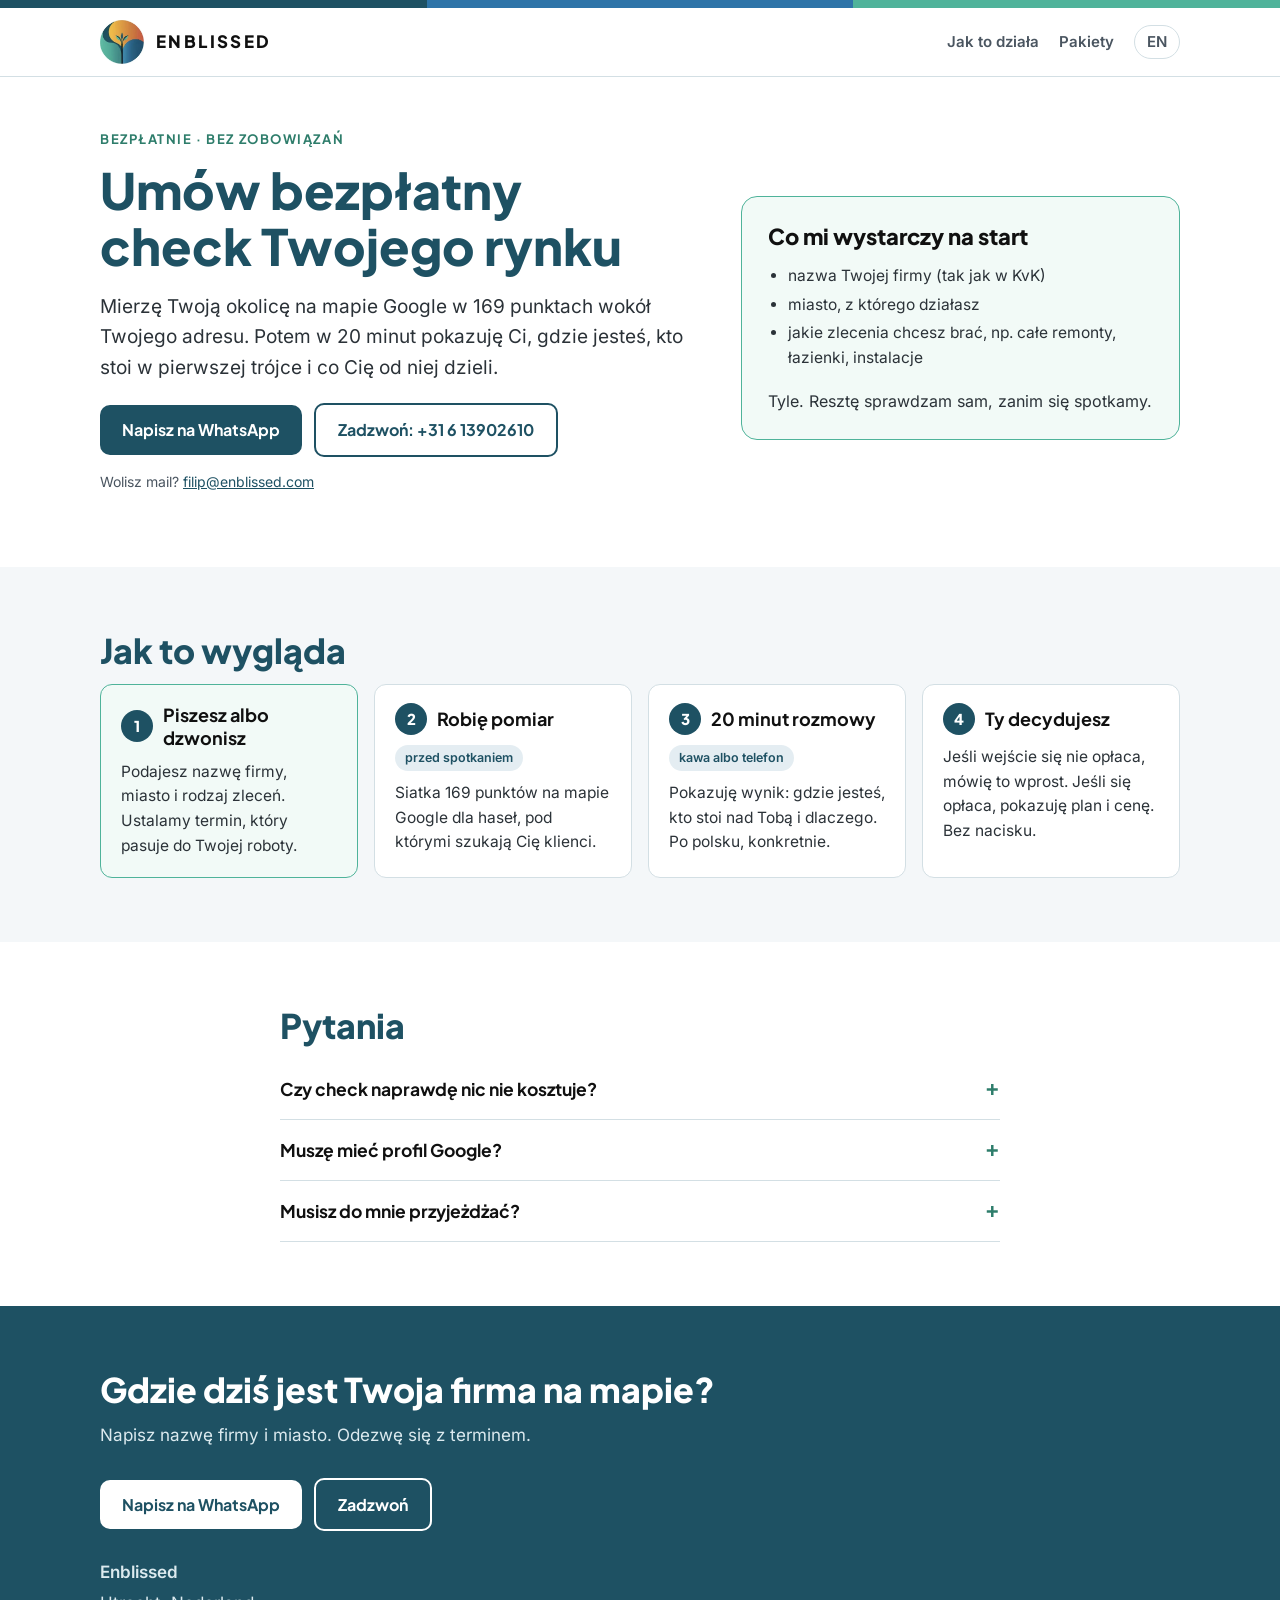
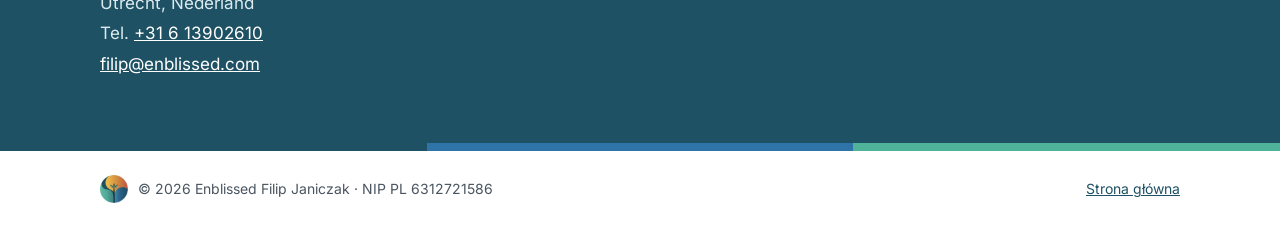
==== book-free-consultation/index.html @ 12c0d987 "Add files via upload changes with heatmaps on products" ====
<!doctype html>
<html lang="pl">
<head>
<meta charset="utf-8">
<meta name="viewport" content="width=device-width, initial-scale=1">
<title>Bezpłatny check Twojego rynku | Enblissed | sprawdź, gdzie Twoja firma jest na mapie Google w Holandii</title>
<meta name="description" content="Umów bezpłatny check: mierzę Twoją okolicę na mapie Google w 169 punktach i pokazuję, kto stoi w pierwszej trójce i dlaczego. Dla polskich firm remontowych i instalacyjnych w Holandii.">
<link rel="canonical" href="https://enblissed.com/book-free-consultation/">
<link rel="alternate" hreflang="pl" href="https://enblissed.com/book-free-consultation/">
<link rel="alternate" hreflang="en" href="https://enblissed.com/en/book-free-consultation/">
<link rel="alternate" hreflang="x-default" href="https://enblissed.com/book-free-consultation/">
<link rel="icon" href="/img/favicon.png" type="image/png">
<link rel="apple-touch-icon" href="/img/apple-touch-icon.png">
<link rel="preload" href="/fonts/plus-jakarta-sans-latin-800-normal.woff2" as="font" type="font/woff2" crossorigin>
<link rel="preload" href="/fonts/inter-latin-400-normal.woff2" as="font" type="font/woff2" crossorigin>
<link rel="stylesheet" href="/styles.css">
<meta property="og:title" content="Enblissed · Bezpłatny check Twojego rynku">
<meta property="og:description" content="Gdzie jest Twoja firma na mapie Google i kto stoi w pierwszej trójce. 20 minut, bez zobowiązań.">
<meta property="og:url" content="https://enblissed.com/book-free-consultation/">
<meta property="og:type" content="website">
<meta property="og:image" content="https://enblissed.com/img/logo.webp">
</head>
<body>

<div class="stripe" aria-hidden="true"><span></span><span></span><span></span></div>
<header class="top">
  <div class="wrap">
    <a class="brand" href="/"><img src="/img/sygnet.webp" alt="" width="44" height="44"><span>ENBLISSED</span></a>
    <nav aria-label="Menu">
      <a class="hide-m" href="/#jak">Jak to działa</a>
      <a class="hide-m" href="/#pakiety">Pakiety</a>
      <a class="lang" href="/en/book-free-consultation/" hreflang="en" lang="en">EN</a>
    </nav>
  </div>
</header>

<main>
<section class="hero">
  <div class="wrap">
    <div>
      <p class="eyebrow">Bezpłatnie · bez zobowiązań</p>
      <h1>Umów bezpłatny check Twojego rynku</h1>
      <p class="lede">Mierzę Twoją okolicę na mapie Google w 169 punktach wokół Twojego adresu. Potem w 20 minut pokazuję Ci, gdzie jesteś, kto stoi w pierwszej trójce i co Cię od niej dzieli.</p>
      <div class="cta">
        <a class="btn btn-main" href="https://wa.me/31613902610?text=Dzie%C5%84%20dobry%2C%20poprosz%C4%99%20o%20bezp%C5%82atny%20check%20mojego%20rynku.%20Firma%3A%20%20Miasto%3A%20">Napisz na WhatsApp</a>
        <a class="btn btn-alt" href="tel:+31613902610">Zadzwoń: +31 6 13902610</a>
      </div>
      <p class="small" style="margin-top:14px">Wolisz mail? <a href="mailto:filip@enblissed.com?subject=Bezp%C5%82atny%20check%20rynku">filip@enblissed.com</a></p>
    </div>

    <aside class="check" aria-labelledby="potrzebuje">
      <div class="row">
        <h2 id="potrzebuje">Co mi wystarczy na start</h2>
      </div>
      <ul>
        <li>nazwa Twojej firmy (tak jak w KvK)</li>
        <li>miasto, z którego działasz</li>
        <li>jakie zlecenia chcesz brać, np. całe remonty, łazienki, instalacje</li>
      </ul>
      <p>Tyle. Resztę sprawdzam sam, zanim się spotkamy.</p>
    </aside>
  </div>
</section>

<section class="alt">
  <div class="wrap">
    <h2>Jak to wygląda</h2>
    <div class="cards four">
      <div class="card on">
        <div class="row"><span class="num" aria-hidden="true">1</span><h3>Piszesz albo dzwonisz</h3></div>
        <p>Podajesz nazwę firmy, miasto i rodzaj zleceń. Ustalamy termin, który pasuje do Twojej roboty.</p>
      </div>
      <div class="card">
        <div class="row"><span class="num" aria-hidden="true">2</span><h3>Robię pomiar</h3><span class="pill">przed spotkaniem</span></div>
        <p>Siatka 169 punktów na mapie Google dla haseł, pod którymi szukają Cię klienci.</p>
      </div>
      <div class="card">
        <div class="row"><span class="num" aria-hidden="true">3</span><h3>20 minut rozmowy</h3><span class="pill">kawa albo telefon</span></div>
        <p>Pokazuję wynik: gdzie jesteś, kto stoi nad Tobą i dlaczego. Po polsku, konkretnie.</p>
      </div>
      <div class="card">
        <div class="row"><span class="num" aria-hidden="true">4</span><h3>Ty decydujesz</h3></div>
        <p>Jeśli wejście się nie opłaca, mówię to wprost. Jeśli się opłaca, pokazuję plan i cenę. Bez nacisku.</p>
      </div>
    </div>
  </div>
</section>

<section>
  <div class="wrap narrow">
    <h2>Pytania</h2>
    <details><summary>Czy check naprawdę nic nie kosztuje?</summary><p>Tak. Nie płacisz za pomiar ani za rozmowę i nie podpisujesz niczego.</p></details>
    <details><summary>Muszę mieć profil Google?</summary><p>Nie. Jeśli go nie masz, mierzę Twoją konkurencję i pokazuję, jak wysoko stoi poprzeczka w Twoim mieście.</p></details>
    <details><summary>Musisz do mnie przyjeżdżać?</summary><p>Nie. Możemy spotkać się na kawę, jeśli jest blisko, albo zrobić to przez telefon czy wideo.</p></details>
  </div>
</section>

<section id="kontakt" class="contact">
  <div class="wrap">
    <h2>Gdzie dziś jest Twoja firma na mapie?</h2>
    <p class="sub">Napisz nazwę firmy i miasto. Odezwę się z terminem.</p>
    <div class="cta">
      <a class="btn btn-main" href="https://wa.me/31613902610?text=Dzie%C5%84%20dobry%2C%20poprosz%C4%99%20o%20bezp%C5%82atny%20check%20mojego%20rynku.%20Firma%3A%20%20Miasto%3A%20">Napisz na WhatsApp</a>
      <a class="btn btn-alt" href="tel:+31613902610">Zadzwoń</a>
    </div>
    <address class="nap">
      <strong>Enblissed</strong><br>
      Utrecht, Nederland<br>
      Tel. <a href="tel:+31613902610">+31 6 13902610</a><br>
      <a href="mailto:filip@enblissed.com">filip@enblissed.com</a>
    </address>
  </div>
</section>
</main>

<div class="stripe" aria-hidden="true"><span></span><span></span><span></span></div>
<footer>
  <div class="wrap">
    <span class="flogo"><img src="/img/sygnet.webp" alt="" width="28" height="28">© 2026 Enblissed Filip Janiczak · NIP PL 6312721586</span>
    <a href="/">Strona główna</a>
  </div>
</footer>
</body>
</html>
---- styles.css ----
/* Enblissed. Wygląd jak booklet informacyjny: Plus Jakarta Sans + Inter, granat / błękit / zieleń.
   Fonty leżą na naszym serwerze (/fonts), więc strona nie łączy się z Google Fonts ani niczym innym:
   nadal bez cookies i bez banera. */

@font-face{font-family:"Inter";font-style:normal;font-weight:400;font-display:swap;src:url(/fonts/inter-latin-ext-400-normal.woff2) format("woff2");unicode-range:U+0100-02BA,U+02BD-02C5,U+02C7-02CC,U+02CE-02D7,U+02DD-02FF,U+0304,U+0308,U+0329,U+1D00-1DBF,U+1E00-1E9F,U+1EF2-1EFF,U+2020,U+20A0-20AB,U+20AD-20C0,U+2113,U+2C60-2C7F,U+A720-A7FF}
@font-face{font-family:"Inter";font-style:normal;font-weight:400;font-display:swap;src:url(/fonts/inter-latin-400-normal.woff2) format("woff2");unicode-range:U+0000-00FF,U+0131,U+0152-0153,U+02BB-02BC,U+02C6,U+02DA,U+02DC,U+0304,U+0308,U+0329,U+2000-206F,U+20AC,U+2122,U+2191,U+2193,U+2212,U+2215,U+FEFF,U+FFFD}
@font-face{font-family:"Inter";font-style:normal;font-weight:600;font-display:swap;src:url(/fonts/inter-latin-ext-600-normal.woff2) format("woff2");unicode-range:U+0100-02BA,U+02BD-02C5,U+02C7-02CC,U+02CE-02D7,U+02DD-02FF,U+0304,U+0308,U+0329,U+1D00-1DBF,U+1E00-1E9F,U+1EF2-1EFF,U+2020,U+20A0-20AB,U+20AD-20C0,U+2113,U+2C60-2C7F,U+A720-A7FF}
@font-face{font-family:"Inter";font-style:normal;font-weight:600;font-display:swap;src:url(/fonts/inter-latin-600-normal.woff2) format("woff2");unicode-range:U+0000-00FF,U+0131,U+0152-0153,U+02BB-02BC,U+02C6,U+02DA,U+02DC,U+0304,U+0308,U+0329,U+2000-206F,U+20AC,U+2122,U+2191,U+2193,U+2212,U+2215,U+FEFF,U+FFFD}
@font-face{font-family:"Plus Jakarta Sans";font-style:normal;font-weight:700;font-display:swap;src:url(/fonts/plus-jakarta-sans-latin-ext-700-normal.woff2) format("woff2");unicode-range:U+0100-02BA,U+02BD-02C5,U+02C7-02CC,U+02CE-02D7,U+02DD-02FF,U+0304,U+0308,U+0329,U+1D00-1DBF,U+1E00-1E9F,U+1EF2-1EFF,U+2020,U+20A0-20AB,U+20AD-20C0,U+2113,U+2C60-2C7F,U+A720-A7FF}
@font-face{font-family:"Plus Jakarta Sans";font-style:normal;font-weight:700;font-display:swap;src:url(/fonts/plus-jakarta-sans-latin-700-normal.woff2) format("woff2");unicode-range:U+0000-00FF,U+0131,U+0152-0153,U+02BB-02BC,U+02C6,U+02DA,U+02DC,U+0304,U+0308,U+0329,U+2000-206F,U+20AC,U+2122,U+2191,U+2193,U+2212,U+2215,U+FEFF,U+FFFD}
@font-face{font-family:"Plus Jakarta Sans";font-style:normal;font-weight:800;font-display:swap;src:url(/fonts/plus-jakarta-sans-latin-ext-800-normal.woff2) format("woff2");unicode-range:U+0100-02BA,U+02BD-02C5,U+02C7-02CC,U+02CE-02D7,U+02DD-02FF,U+0304,U+0308,U+0329,U+1D00-1DBF,U+1E00-1E9F,U+1EF2-1EFF,U+2020,U+20A0-20AB,U+20AD-20C0,U+2113,U+2C60-2C7F,U+A720-A7FF}
@font-face{font-family:"Plus Jakarta Sans";font-style:normal;font-weight:800;font-display:swap;src:url(/fonts/plus-jakarta-sans-latin-800-normal.woff2) format("woff2");unicode-range:U+0000-00FF,U+0131,U+0152-0153,U+02BB-02BC,U+02C6,U+02DA,U+02DC,U+0304,U+0308,U+0329,U+2000-206F,U+20AC,U+2122,U+2191,U+2193,U+2212,U+2215,U+FEFF,U+FFFD}

:root{
  --navy:#1E5163; --navy-d:#163c4a; --blue:#2E74A8; --green:#4FB39A; --green-d:#2E7D6B;
  --green-bg:#F2FAF7; --green-chip:#D7EEE7; --blue-chip:#EAF1F7; --chip:#E4EDF2;
  --bg:#ffffff; --bg-alt:#F4F7F9; --fg:#101010; --body:#2B3238; --mute:#4A5560; --line:#D3DFE4;
  --head:"Plus Jakarta Sans",system-ui,sans-serif;
  --font:"Inter",system-ui,-apple-system,"Segoe UI",Roboto,Arial,sans-serif;
  --radius:12px;
}
*{box-sizing:border-box}
html{scroll-behavior:smooth}
@media (prefers-reduced-motion:reduce){html{scroll-behavior:auto}}
body{margin:0;background:var(--bg);color:var(--fg);font-family:var(--font);font-size:17px;line-height:1.6}
img{max-width:100%;height:auto}
a{color:var(--navy)}
a:hover{color:var(--blue)}
a:focus-visible{outline:3px solid var(--green);outline-offset:2px}
.wrap{max-width:1120px;margin:0 auto;padding-inline:20px}
.narrow{max-width:760px}

/* pasek w trzech kolorach, jak w booklecie */
.stripe{display:flex;height:8px}
.stripe span{flex:1}
.stripe span:nth-child(1){background:var(--navy)}
.stripe span:nth-child(2){background:var(--blue)}
.stripe span:nth-child(3){background:var(--green)}

/* nagłówek */
.top{border-bottom:1px solid var(--line);background:var(--bg)}
.top .wrap{display:flex;align-items:center;justify-content:space-between;gap:16px;padding-block:12px}
.brand{display:flex;align-items:center;gap:12px;text-decoration:none;color:var(--fg)}
.brand img{width:44px;height:44px;display:block}
.brand span{font-family:var(--head);font-weight:800;letter-spacing:.14em;font-size:17px}
.top nav{display:flex;align-items:center;gap:20px;font-size:15px}
.top nav a{text-decoration:none;color:var(--mute);font-weight:600}
.top nav a:hover{color:var(--navy)}
.lang{border:1px solid var(--line);border-radius:999px;padding:4px 12px}
@media (max-width:760px){.top nav .hide-m{display:none}}

/* typografia */
.eyebrow{font-family:var(--head);font-size:13px;letter-spacing:.12em;text-transform:uppercase;color:var(--green-d);font-weight:700;margin:0 0 12px}
h1,h2,h3{font-family:var(--head);color:var(--navy);text-wrap:balance}
h1{font-size:clamp(32px,4.6vw,50px);line-height:1.12;font-weight:800;margin:0 0 18px}
h2{font-size:clamp(26px,3.2vw,34px);line-height:1.2;font-weight:800;margin:0 0 12px}
h3{font-size:18px;line-height:1.3;font-weight:700;margin:0;color:var(--fg)}
.lede{font-size:clamp(17px,2vw,19px);color:var(--body);max-width:56ch;margin:0 0 20px}
.sub{color:var(--mute);max-width:62ch;margin:0 0 28px}
.small{font-size:14px;color:var(--mute)}

section{padding-block:64px}
section.alt{background:var(--bg-alt)}

/* hero */
.hero{padding-block:52px 60px}
.hero .wrap{display:grid;grid-template-columns:minmax(0,1.35fr) minmax(0,1fr);gap:48px;align-items:center}
@media (max-width:900px){.hero .wrap{grid-template-columns:minmax(0,1fr);gap:32px}}
.chips{display:flex;flex-wrap:wrap;gap:10px;margin:0 0 26px;padding:0;list-style:none}
.chips li{padding:7px 14px;border-radius:999px;background:var(--green-bg);border:1px solid var(--green-chip);color:var(--navy);font-size:14px;font-weight:600}
.chips li:nth-child(2){background:var(--blue-chip);border-color:#d6e3ef}
.cta{display:flex;flex-wrap:wrap;gap:12px;align-items:center}
.btn{display:inline-flex;align-items:center;min-height:48px;text-decoration:none;font-family:var(--head);font-weight:700;border-radius:10px;padding:12px 22px;font-size:16px}
.btn-main{background:var(--navy);color:#fff}
.btn-main:hover{background:var(--navy-d);color:#fff}
.btn-alt{border:2px solid var(--navy);color:var(--navy);background:#fff}
.btn-alt:hover{background:var(--bg-alt);color:var(--navy)}

/* karta bezpłatnego checku */
.check{border:1.5px solid var(--green);background:var(--green-bg);border-radius:16px;padding:26px 26px 24px;display:flex;flex-direction:column;gap:14px}
.check .row{display:flex;align-items:center;gap:12px}
.num{width:32px;height:32px;border-radius:999px;background:var(--navy);color:#fff;font-family:var(--head);font-weight:800;font-size:15px;display:flex;align-items:center;justify-content:center;flex-shrink:0}
.check h2{font-size:22px;margin:0;color:var(--fg);flex:1}
.pill{font-size:12.5px;font-weight:600;color:var(--navy);background:var(--chip);padding:3px 10px;border-radius:999px;white-space:nowrap}
.pill.free{background:var(--green-chip)}
.check p{margin:0;color:var(--body);font-size:16px}
.check ul{margin:0;padding-left:20px;color:var(--body);font-size:15.5px}
.check li{margin-bottom:4px}
.check .btn{align-self:flex-start}

/* dowód */
.proof{display:grid;grid-template-columns:repeat(2,minmax(0,1fr));gap:16px;margin-top:8px}
@media (max-width:640px){.proof{grid-template-columns:minmax(0,1fr)}}
.stat{background:var(--bg);border:1px solid var(--line);border-radius:var(--radius);padding:22px}
.stat .n{font-family:var(--head);font-size:44px;font-weight:800;color:var(--navy);line-height:1}
.stat.win{border:1.5px solid var(--green);background:var(--green-bg)}
.stat.win .n{color:var(--green-d)}
.stat p{margin:10px 0 0;color:var(--body)}
.source{font-size:13px;color:var(--mute);margin-top:12px}

/* granatowa belka */
.band{background:var(--navy);padding-block:44px}
.band p{margin:0}
.band .kick{font-family:var(--head);font-size:13px;letter-spacing:.12em;text-transform:uppercase;color:#A8E0D0;font-weight:700;margin-bottom:10px}
.band .big{font-family:var(--head);font-size:clamp(22px,3vw,30px);line-height:1.3;font-weight:800;color:#fff;max-width:30ch;text-wrap:balance}

/* karty: kroki i korzyści */
.cards{display:grid;grid-template-columns:repeat(2,minmax(0,1fr));gap:16px}
.cards.four{grid-template-columns:repeat(4,minmax(0,1fr))}
@media (max-width:960px){.cards.four{grid-template-columns:repeat(2,minmax(0,1fr))}}
@media (max-width:640px){.cards,.cards.four{grid-template-columns:minmax(0,1fr)}}
.card{background:var(--bg);border:1px solid var(--line);border-radius:var(--radius);padding:18px 20px;display:flex;flex-direction:column;gap:10px}
.card.on{border:1.5px solid var(--green);background:var(--green-bg)}
.card .row{display:flex;align-items:center;gap:10px;flex-wrap:wrap}
.card .row h3{flex:1;min-width:8ch}
.card p{margin:0;font-size:15.5px;color:var(--body)}
.card h3.b{color:var(--navy)}

.duo{display:grid;grid-template-columns:repeat(2,minmax(0,1fr));gap:16px;margin-top:16px}
@media (max-width:640px){.duo{grid-template-columns:minmax(0,1fr)}}
.box{background:var(--bg-alt);border-radius:var(--radius);padding:20px 22px;display:flex;flex-direction:column;gap:10px}
section.alt .box{background:#fff;border:1px solid var(--line)}
.box h3{font-size:19px;color:var(--navy);font-weight:800}
.box p{margin:0;font-size:15.5px;color:var(--body)}
.task{display:flex;align-items:center;gap:10px;font-weight:600;font-size:15.5px}
.task .num{width:28px;height:28px;font-size:13px;background:var(--green);color:#0F2E38}

/* pakiety */
.plans{display:grid;grid-template-columns:repeat(3,minmax(0,1fr));gap:16px;align-items:stretch}
@media (max-width:900px){.plans{grid-template-columns:minmax(0,1fr)}}
.plan{background:var(--bg);border:1px solid var(--line);border-radius:var(--radius);padding:24px;display:flex;flex-direction:column;gap:10px}
.plan.feat{border:2px solid var(--navy);position:relative}
.plan.feat::before{content:attr(data-badge);position:absolute;top:-13px;left:22px;background:var(--navy);color:#fff;font-family:var(--head);font-size:12px;font-weight:700;padding:3px 12px;border-radius:999px}
.plan .name{font-family:var(--head);font-size:26px;font-weight:800;color:var(--navy);margin:0}
.plan .tag{color:var(--green-d);font-weight:600;font-size:14px;margin:0}
.plan .price{font-family:var(--head);font-size:34px;font-weight:800;margin:4px 0 0;line-height:1.1}
.plan .price small{display:block;font-family:var(--font);font-size:14.5px;font-weight:400;color:var(--mute);margin-top:4px}
.plan ul{margin:0;padding-left:18px;color:var(--fg);font-size:15.5px}
.plan li{margin-bottom:4px}
.plan .g{background:var(--green-bg);border:1px solid var(--green-chip);border-radius:10px;padding:10px 12px;font-size:14.5px;margin-top:auto}
.note{font-size:14px;color:var(--mute);margin-top:16px}

/* o mnie */
.about{display:grid;grid-template-columns:minmax(0,1fr) minmax(0,1.5fr);gap:40px;align-items:center}
@media (max-width:760px){.about{grid-template-columns:minmax(0,1fr)}}
.portrait{display:block;width:100%;max-width:360px;border-radius:16px}
.about p{color:var(--body)}
.honest{background:var(--green-bg);border:1px solid var(--green-chip);border-radius:var(--radius);padding:14px 18px;color:var(--fg);margin:18px 0 0}

/* FAQ */
details{border-bottom:1px solid var(--line);padding:16px 0}
summary{cursor:pointer;font-family:var(--head);font-weight:700;font-size:17.5px;list-style:none;display:flex;justify-content:space-between;gap:12px;color:var(--fg)}
summary::-webkit-details-marker{display:none}
summary::after{content:"+";color:var(--green-d);font-size:22px;line-height:1}
details[open] summary::after{content:"–"}
details p{margin:10px 0 0;color:var(--body)}

/* kontakt */
.contact{background:var(--navy);color:#fff}
.contact h2{color:#fff}
.contact .sub{color:#DCEAEF}
.contact .btn-main{background:#fff;color:var(--navy)}
.contact .btn-main:hover{background:#eaf3f6;color:var(--navy)}
.contact .btn-alt{border-color:#fff;color:#fff;background:transparent}
.contact .btn-alt:hover{background:rgba(255,255,255,.08);color:#fff}
.nap{margin-top:26px;font-style:normal;line-height:1.8;color:#DCEAEF}
.nap a{color:#fff}
.map{margin-top:24px;border-radius:var(--radius);overflow:hidden;border:0;width:100%;height:280px}

footer{padding-block:24px;font-size:14px;color:var(--mute)}
footer .wrap{display:flex;flex-wrap:wrap;justify-content:space-between;align-items:center;gap:10px}
footer .flogo{display:flex;align-items:center;gap:10px}
footer .flogo img{width:28px;height:28px}

/* wykres: opinie a udział w pierwszej trójce */
.bars{margin:8px 0 0;background:var(--bg);border:1px solid var(--line);border-radius:var(--radius);padding:22px 24px;display:flex;flex-direction:column;gap:14px}
.bars figcaption{font-family:var(--head);font-weight:700;color:var(--navy);font-size:17px;margin-bottom:4px}
.bar{display:grid;grid-template-columns:minmax(0,15rem) minmax(0,1fr) 4.5rem;align-items:center;gap:14px}
.bar .who{font-size:15px;color:var(--body)}
.bar .track{height:22px;background:var(--bg-alt);border-radius:6px;overflow:hidden}
.bar .fill{display:block;height:100%;background:var(--blue);border-radius:6px}
.bar.win .fill{background:var(--green)}
.bar .val{font-family:var(--head);font-weight:800;font-size:18px;color:var(--navy);text-align:right}
.bar.win .val{color:var(--green-d)}
@media (max-width:640px){.bar{grid-template-columns:minmax(0,1fr) 4rem}.bar .who{grid-column:1 / -1}}

/* przycisk w menu */
.top nav a.nav-cta{background:var(--navy);color:#fff;border-radius:999px;padding:7px 16px;font-family:var(--head);font-weight:700;white-space:nowrap}
.top nav a.nav-cta:hover{background:var(--navy-d);color:#fff}
@media (max-width:480px){.top nav{gap:8px}.top nav a.nav-cta{padding:6px 12px;font-size:14px}.brand{gap:8px}.brand img{width:36px;height:36px}.brand span{font-size:14px;letter-spacing:.1em}.lang{padding:4px 9px}}

/* heatmapa na karcie pakietu */
.plan-map{display:block;width:calc(100% + 48px);max-width:none;margin:-24px -24px 6px;aspect-ratio:4/3;object-fit:cover;border-radius:var(--radius) var(--radius) 0 0;border-bottom:1px solid var(--line)}
.plan.feat .plan-map{width:calc(100% + 48px);margin:-24px -24px 6px;border-radius:10px 10px 0 0}
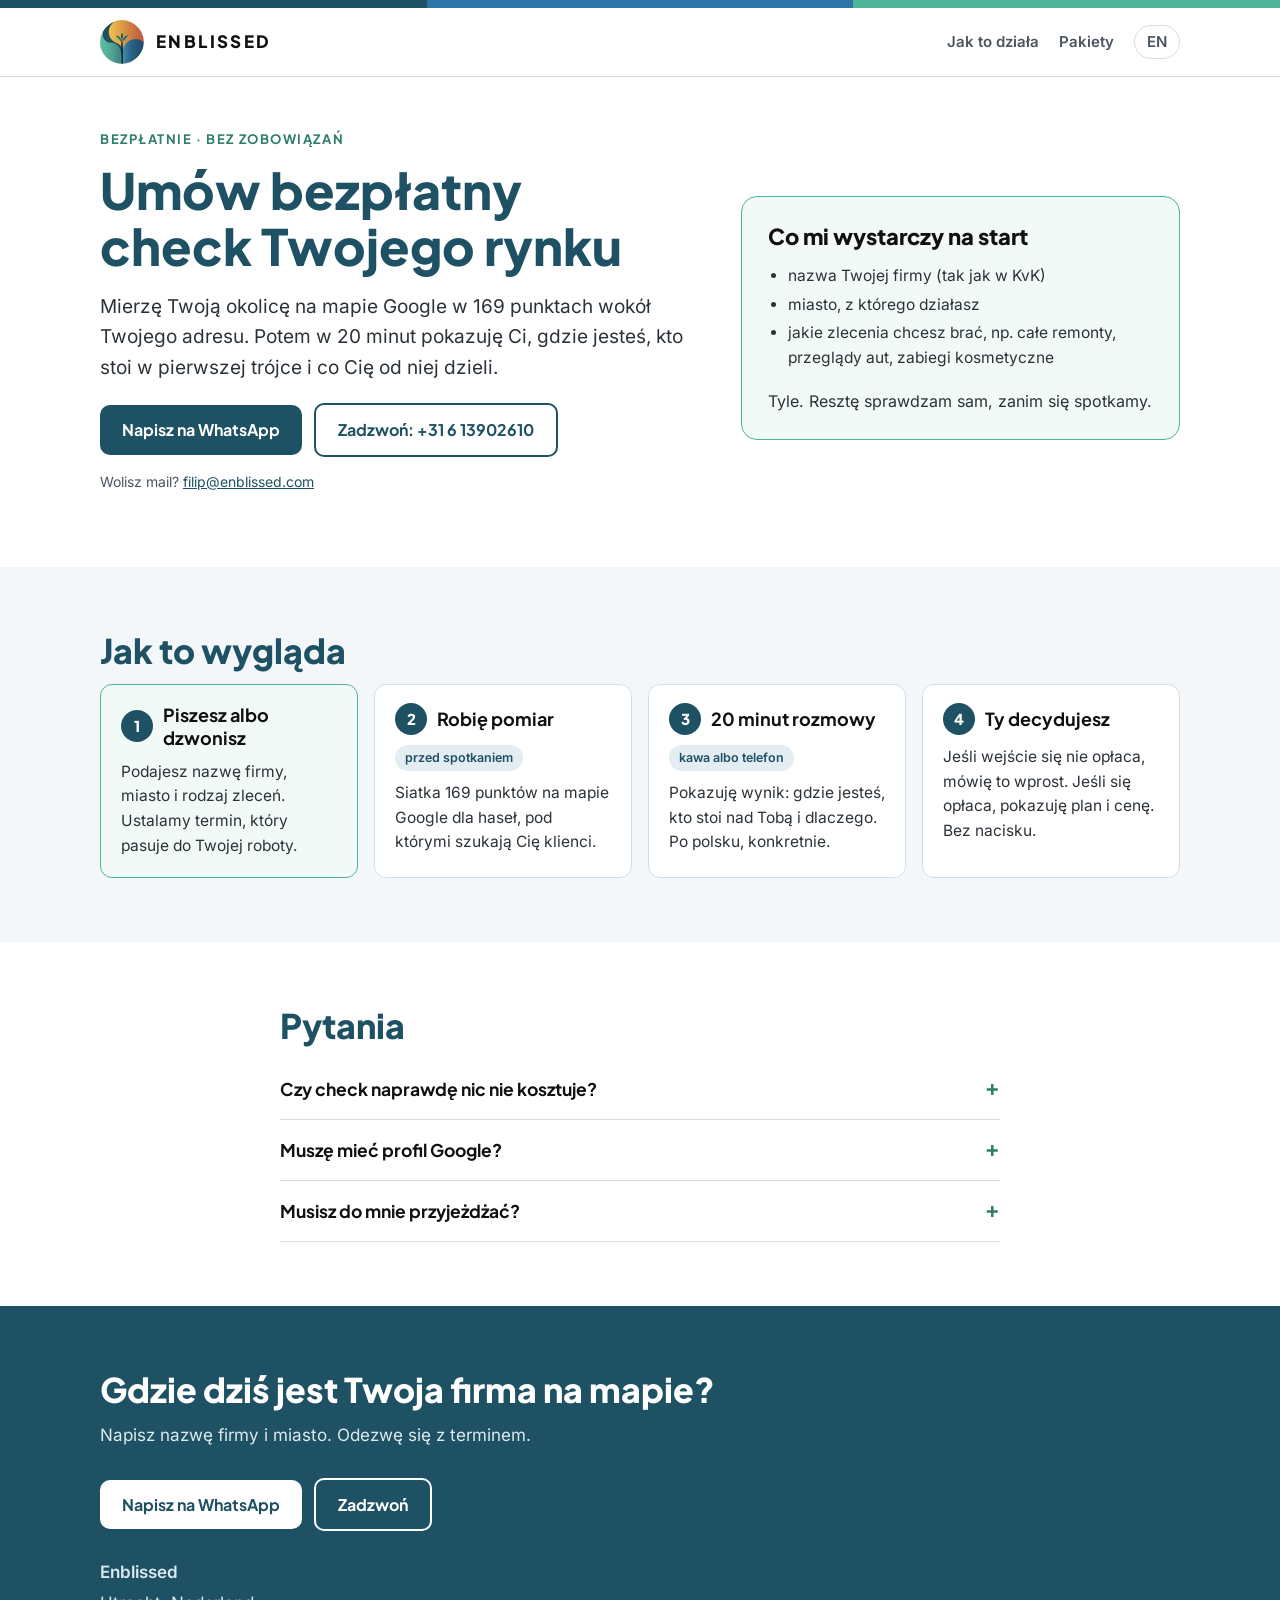
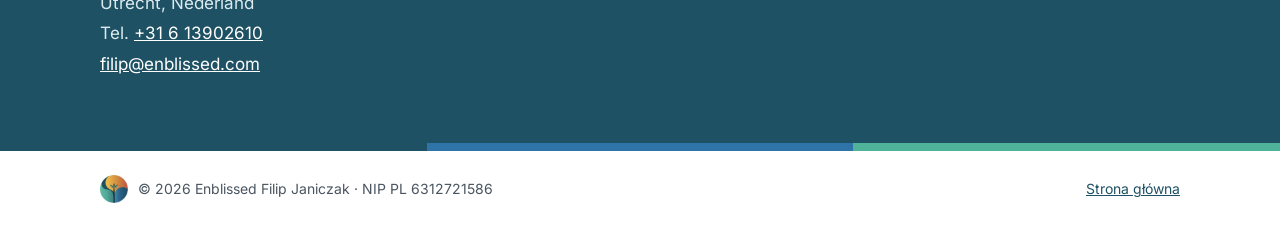
==== commit 9a18e85a: "Add files via upload" ====
--- a/book-free-consultation/index.html
+++ b/book-free-consultation/index.html
@@ -4,7 +4,7 @@
 <meta charset="utf-8">
 <meta name="viewport" content="width=device-width, initial-scale=1">
 <title>Bezpłatny check Twojego rynku | Enblissed | sprawdź, gdzie Twoja firma jest na mapie Google w Holandii</title>
-<meta name="description" content="Umów bezpłatny check: mierzę Twoją okolicę na mapie Google w 169 punktach i pokazuję, kto stoi w pierwszej trójce i dlaczego. Dla polskich firm remontowych i instalacyjnych w Holandii.">
+<meta name="description" content="Umów bezpłatny check: mierzę Twoją okolicę na mapie Google w 169 punktach i pokazuję, kto stoi w pierwszej trójce i dlaczego. Dla polskich firm usługowych w Holandii: fachowców, warsztatów, salonów.">
 <link rel="canonical" href="https://enblissed.com/book-free-consultation/">
 <link rel="alternate" hreflang="pl" href="https://enblissed.com/book-free-consultation/">
 <link rel="alternate" hreflang="en" href="https://enblissed.com/en/book-free-consultation/">
@@ -55,7 +55,7 @@
       <ul>
         <li>nazwa Twojej firmy (tak jak w KvK)</li>
         <li>miasto, z którego działasz</li>
-        <li>jakie zlecenia chcesz brać, np. całe remonty, łazienki, instalacje</li>
+        <li>jakie zlecenia chcesz brać, np. całe remonty, przeglądy aut, zabiegi kosmetyczne</li>
       </ul>
       <p>Tyle. Resztę sprawdzam sam, zanim się spotkamy.</p>
     </aside>
--- a/styles.css
+++ b/styles.css
@@ -192,3 +192,37 @@
 /* heatmapa na karcie pakietu */
 .plan-map{display:block;width:calc(100% + 48px);max-width:none;margin:-24px -24px 6px;aspect-ratio:4/3;object-fit:cover;border-radius:var(--radius) var(--radius) 0 0;border-bottom:1px solid var(--line)}
 .plan.feat .plan-map{width:calc(100% + 48px);margin:-24px -24px 6px;border-radius:10px 10px 0 0}
+
+/* makieta profilu Google */
+.pm{display:grid;grid-template-columns:minmax(0,380px) minmax(0,1fr);gap:40px;align-items:center}
+@media (max-width:860px){.pm{grid-template-columns:minmax(0,1fr);gap:28px}}
+.pm-card{background:#fff;border:1px solid var(--line);border-radius:16px;overflow:hidden;box-shadow:0 10px 30px rgba(30,81,99,.10);max-width:400px;width:100%;justify-self:center}
+.pm-map{display:block;width:100%;height:auto}
+.pm-body{padding:16px 18px 18px;display:flex;flex-direction:column;gap:10px;font-size:14.5px;color:var(--body)}
+.pm-name{font-family:var(--head);font-weight:800;font-size:20px;color:var(--fg);display:flex;align-items:center;gap:8px}
+.pm-row{display:flex;align-items:center;gap:8px}
+.pm-stars{color:#B9770E;font-weight:600}
+.pm-mute{color:var(--mute)}
+.pm-cat{background:var(--bg-alt);border-radius:999px;padding:2px 10px;font-weight:600;color:var(--navy)}
+.pm-btns{display:flex;align-items:center;gap:8px;flex-wrap:wrap}
+.pm-btns span:not(.tag-n){border:1px solid var(--line);border-radius:999px;padding:4px 12px;font-weight:600;color:var(--navy);font-size:13.5px}
+.pm-line{border-top:1px solid var(--line);padding-top:10px}
+.pm-photos{display:grid;grid-template-columns:repeat(4,minmax(0,1fr));gap:6px;margin-top:2px}
+.pm-photos span{aspect-ratio:1;border-radius:8px;background:linear-gradient(135deg,#D9E6EC,#C3D6DE)}
+.pm-photos span:nth-child(2){background:linear-gradient(135deg,#E3EEE8,#C9DFD5)}
+.pm-photos span:nth-child(3){background:linear-gradient(135deg,#ECE6DC,#DCD1C1)}
+.tag-n{width:22px;height:22px;border-radius:999px;background:var(--green);color:#0F2E38;font-family:var(--head);font-weight:800;font-size:12px;display:inline-flex;align-items:center;justify-content:center;flex-shrink:0}
+.pm-legend{list-style:none;margin:0;padding:0;display:flex;flex-direction:column;gap:16px}
+.pm-legend li{display:flex;gap:12px;align-items:flex-start}
+.pm-legend .tag-n{width:28px;height:28px;font-size:13px;margin-top:1px}
+.pm-legend h3{font-size:17px;margin:0 0 2px}
+.pm-legend p{margin:0;color:var(--body);font-size:15.5px}
+
+/* strona: hardest working marketing expert */
+.hw-n{font-family:var(--head);font-size:40px;font-weight:800;color:var(--navy);line-height:1;margin:0}
+.card .hw-n{margin-bottom:4px}
+.hw-body p{color:var(--body);font-size:17.5px;margin:0 0 18px}
+footer .flinks{display:flex;flex-wrap:wrap;gap:6px}
+.card p.hw-n{font-size:40px;color:var(--navy);margin:0 0 4px}
+@media (max-width:760px){.hero .portrait{max-width:220px}}
+.hw-body h3{font-size:21px;color:var(--navy);margin:30px 0 10px}
